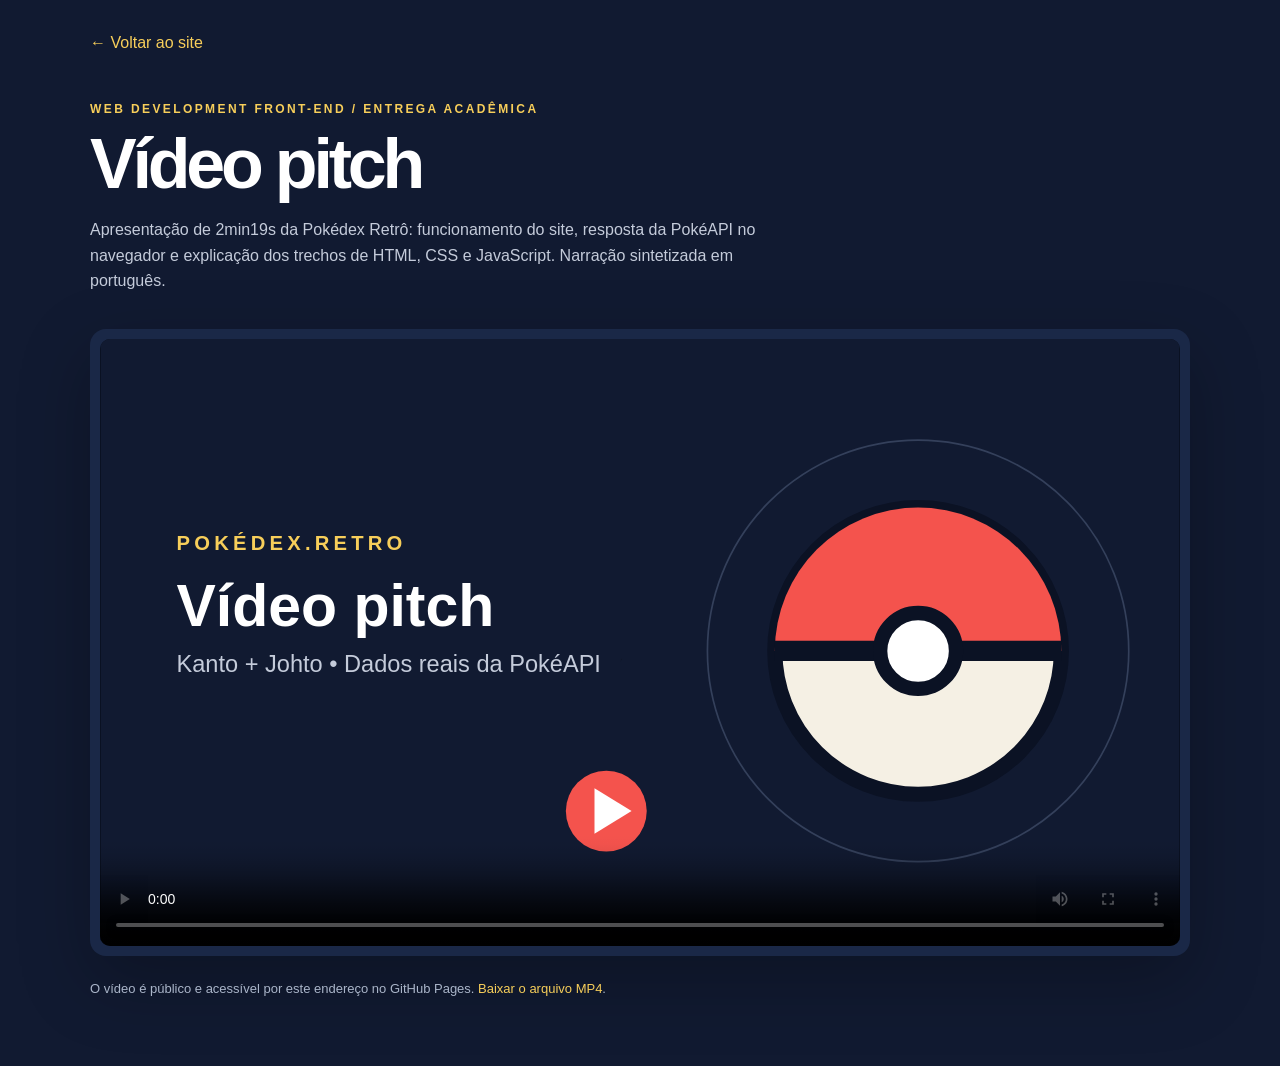
==== pitch.html @ c6ca4ed6 "Publish narrated pitch video" ====
<!doctype html>
<html lang="pt-BR">
  <head>
    <meta charset="UTF-8" />
    <meta name="viewport" content="width=device-width, initial-scale=1.0" />
    <meta name="theme-color" content="#111a31" />
    <title>Vídeo Pitch | Pokédex Retrô</title>
    <style>
      *{box-sizing:border-box}body{margin:0;background:#111a31;color:#fff;font-family:Arial,sans-serif}.wrap{width:min(1100px,calc(100% - 36px));margin:auto;padding:34px 0 70px}a{color:#f7ce5a;text-decoration:none}a:hover{text-decoration:underline}.eyebrow{font-size:12px;letter-spacing:.2em;color:#f7ce5a;font-weight:700;margin-top:50px}h1{font-size:clamp(40px,6vw,70px);line-height:1;margin:13px 0 18px;letter-spacing:-.06em}p{color:#c4cbda;line-height:1.6;max-width:700px}.frame{background:#1a2847;padding:10px;border-radius:16px;margin-top:35px;box-shadow:0 25px 70px rgba(0,0,0,.25)}video{display:block;width:100%;aspect-ratio:16/9;background:#080e1c;border-radius:10px}footer{margin-top:25px;color:#aab5c9;font-size:13px}
    </style>
  </head>
  <body><main class="wrap"><a href="./">← Voltar ao site</a><div class="eyebrow">WEB DEVELOPMENT FRONT-END / ENTREGA ACADÊMICA</div><h1>Vídeo pitch</h1><p>Apresentação de 2min19s da Pokédex Retrô: funcionamento do site, resposta da PokéAPI no navegador e explicação dos trechos de HTML, CSS e JavaScript. Narração sintetizada em português.</p><div class="frame"><video controls preload="metadata" poster="assets/video-poster.svg"><source src="assets/video-pitch-pokedex-retro.mp4" type="video/mp4" />Seu navegador não conseguiu reproduzir o vídeo. <a href="assets/video-pitch-pokedex-retro.mp4">Baixar MP4</a>.</video></div><footer>O vídeo é público e acessível por este endereço no GitHub Pages. <a href="assets/video-pitch-pokedex-retro.mp4">Baixar o arquivo MP4</a>.</footer></main></body>
</html>
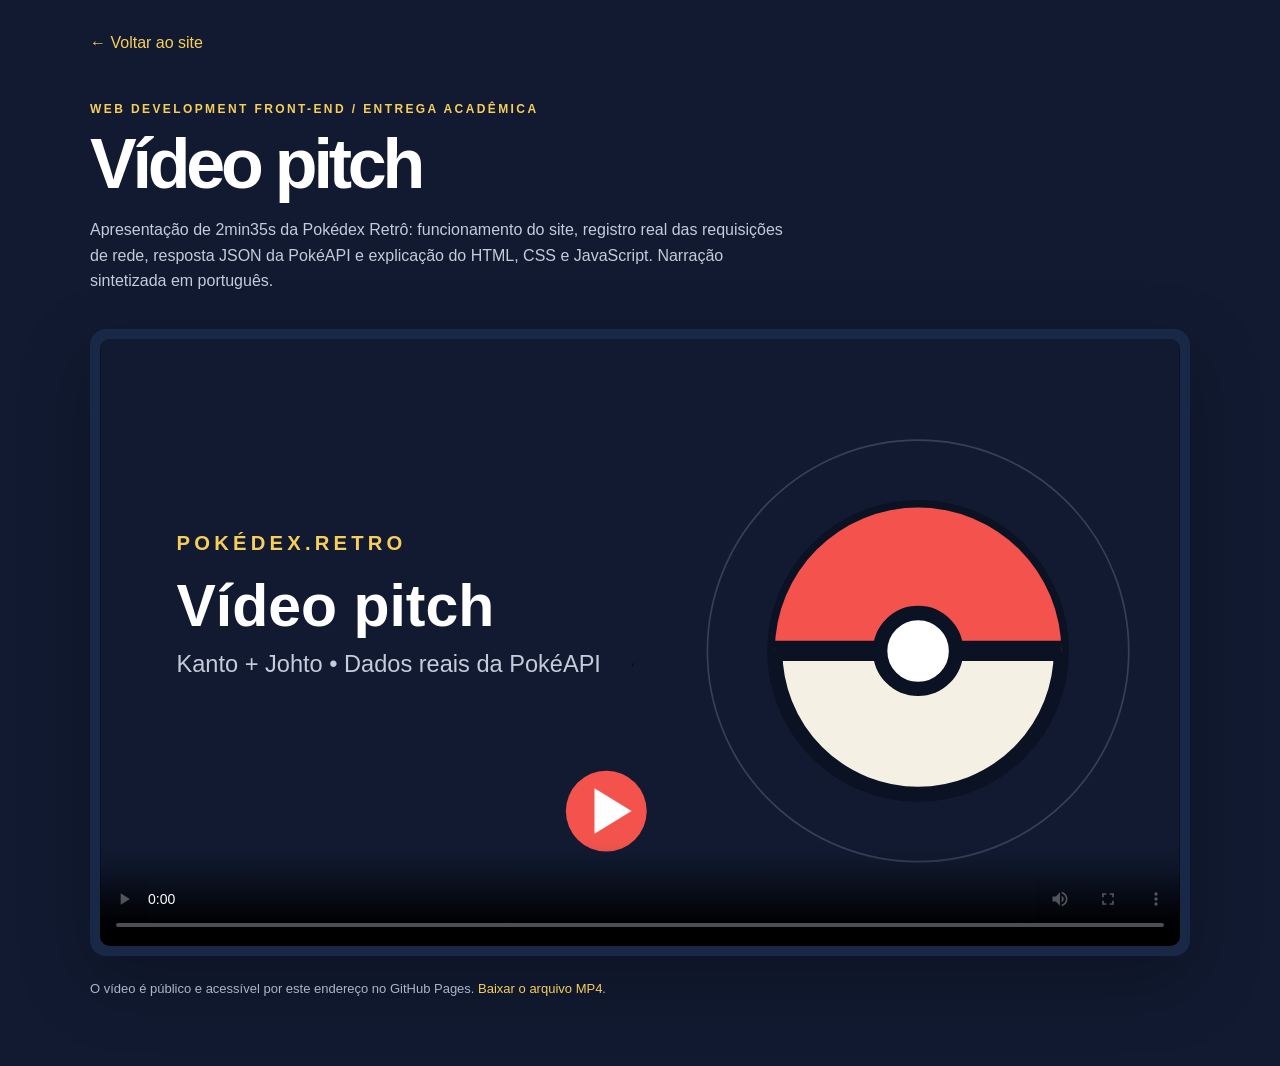
==== commit 649da16e: "Show real API network calls in pitch" ====
--- a/pitch.html
+++ b/pitch.html
@@ -9,5 +9,5 @@
       *{box-sizing:border-box}body{margin:0;background:#111a31;color:#fff;font-family:Arial,sans-serif}.wrap{width:min(1100px,calc(100% - 36px));margin:auto;padding:34px 0 70px}a{color:#f7ce5a;text-decoration:none}a:hover{text-decoration:underline}.eyebrow{font-size:12px;letter-spacing:.2em;color:#f7ce5a;font-weight:700;margin-top:50px}h1{font-size:clamp(40px,6vw,70px);line-height:1;margin:13px 0 18px;letter-spacing:-.06em}p{color:#c4cbda;line-height:1.6;max-width:700px}.frame{background:#1a2847;padding:10px;border-radius:16px;margin-top:35px;box-shadow:0 25px 70px rgba(0,0,0,.25)}video{display:block;width:100%;aspect-ratio:16/9;background:#080e1c;border-radius:10px}footer{margin-top:25px;color:#aab5c9;font-size:13px}
     </style>
   </head>
-  <body><main class="wrap"><a href="./">← Voltar ao site</a><div class="eyebrow">WEB DEVELOPMENT FRONT-END / ENTREGA ACADÊMICA</div><h1>Vídeo pitch</h1><p>Apresentação de 2min19s da Pokédex Retrô: funcionamento do site, resposta da PokéAPI no navegador e explicação dos trechos de HTML, CSS e JavaScript. Narração sintetizada em português.</p><div class="frame"><video controls preload="metadata" poster="assets/video-poster.svg"><source src="assets/video-pitch-pokedex-retro.mp4" type="video/mp4" />Seu navegador não conseguiu reproduzir o vídeo. <a href="assets/video-pitch-pokedex-retro.mp4">Baixar MP4</a>.</video></div><footer>O vídeo é público e acessível por este endereço no GitHub Pages. <a href="assets/video-pitch-pokedex-retro.mp4">Baixar o arquivo MP4</a>.</footer></main></body>
+  <body><main class="wrap"><a href="./">← Voltar ao site</a><div class="eyebrow">WEB DEVELOPMENT FRONT-END / ENTREGA ACADÊMICA</div><h1>Vídeo pitch</h1><p>Apresentação de 2min35s da Pokédex Retrô: funcionamento do site, registro real das requisições de rede, resposta JSON da PokéAPI e explicação do HTML, CSS e JavaScript. Narração sintetizada em português.</p><div class="frame"><video controls preload="metadata" poster="assets/video-poster.svg"><source src="assets/video-pitch-pokedex-retro.mp4" type="video/mp4" />Seu navegador não conseguiu reproduzir o vídeo. <a href="assets/video-pitch-pokedex-retro.mp4">Baixar MP4</a>.</video></div><footer>O vídeo é público e acessível por este endereço no GitHub Pages. <a href="assets/video-pitch-pokedex-retro.mp4">Baixar o arquivo MP4</a>.</footer></main></body>
 </html>
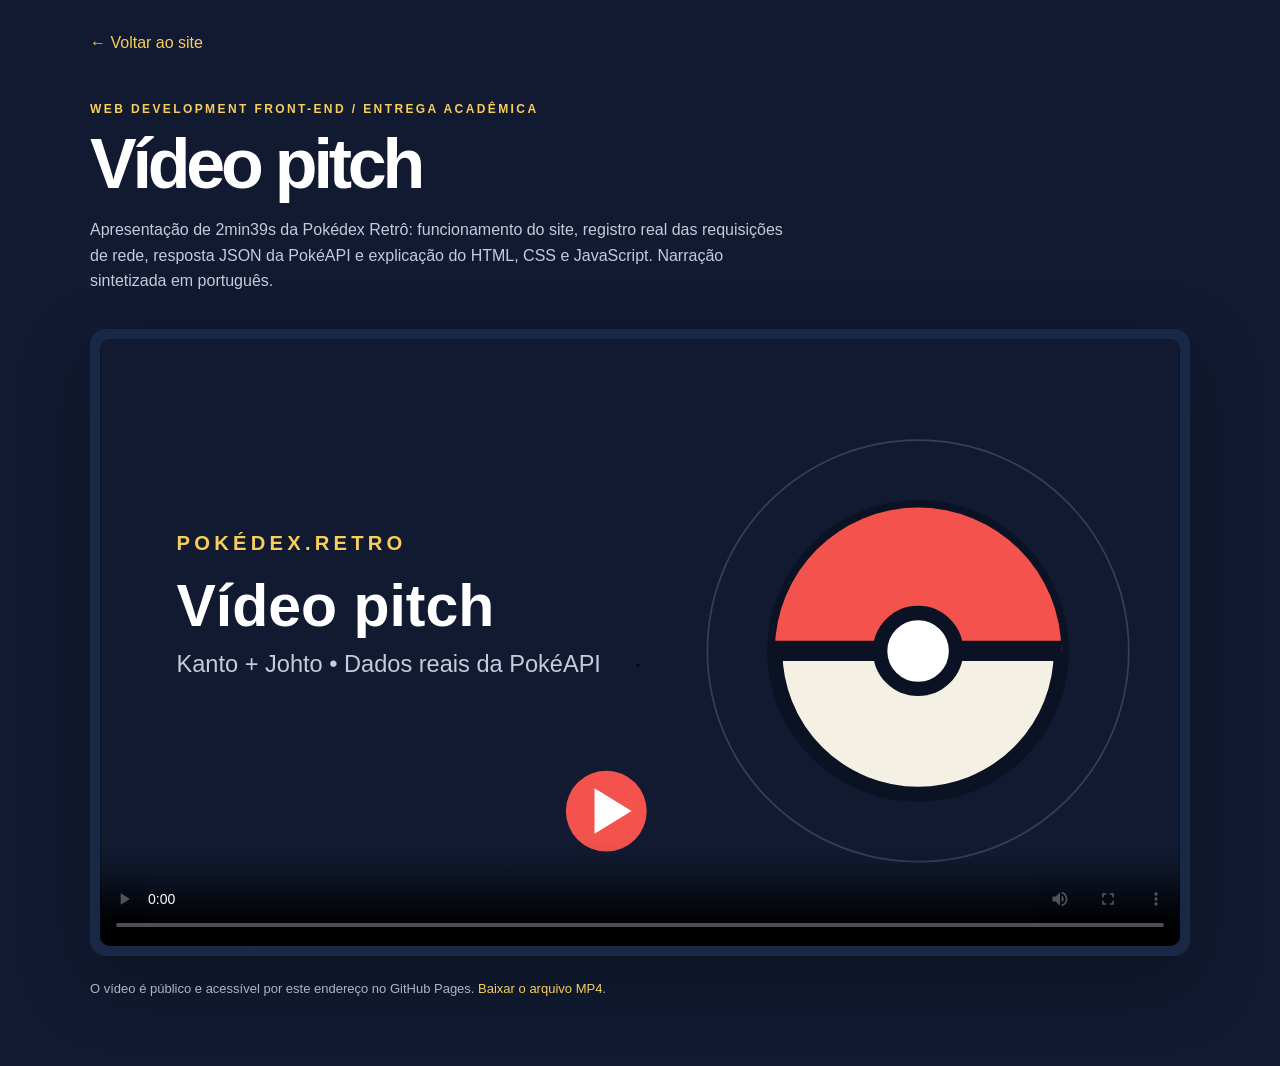
==== commit 1dd03c5b: "Synchronize pitch narration" ====
--- a/pitch.html
+++ b/pitch.html
@@ -9,5 +9,5 @@
       *{box-sizing:border-box}body{margin:0;background:#111a31;color:#fff;font-family:Arial,sans-serif}.wrap{width:min(1100px,calc(100% - 36px));margin:auto;padding:34px 0 70px}a{color:#f7ce5a;text-decoration:none}a:hover{text-decoration:underline}.eyebrow{font-size:12px;letter-spacing:.2em;color:#f7ce5a;font-weight:700;margin-top:50px}h1{font-size:clamp(40px,6vw,70px);line-height:1;margin:13px 0 18px;letter-spacing:-.06em}p{color:#c4cbda;line-height:1.6;max-width:700px}.frame{background:#1a2847;padding:10px;border-radius:16px;margin-top:35px;box-shadow:0 25px 70px rgba(0,0,0,.25)}video{display:block;width:100%;aspect-ratio:16/9;background:#080e1c;border-radius:10px}footer{margin-top:25px;color:#aab5c9;font-size:13px}
     </style>
   </head>
-  <body><main class="wrap"><a href="./">← Voltar ao site</a><div class="eyebrow">WEB DEVELOPMENT FRONT-END / ENTREGA ACADÊMICA</div><h1>Vídeo pitch</h1><p>Apresentação de 2min35s da Pokédex Retrô: funcionamento do site, registro real das requisições de rede, resposta JSON da PokéAPI e explicação do HTML, CSS e JavaScript. Narração sintetizada em português.</p><div class="frame"><video controls preload="metadata" poster="assets/video-poster.svg"><source src="assets/video-pitch-pokedex-retro.mp4" type="video/mp4" />Seu navegador não conseguiu reproduzir o vídeo. <a href="assets/video-pitch-pokedex-retro.mp4">Baixar MP4</a>.</video></div><footer>O vídeo é público e acessível por este endereço no GitHub Pages. <a href="assets/video-pitch-pokedex-retro.mp4">Baixar o arquivo MP4</a>.</footer></main></body>
+  <body><main class="wrap"><a href="./">← Voltar ao site</a><div class="eyebrow">WEB DEVELOPMENT FRONT-END / ENTREGA ACADÊMICA</div><h1>Vídeo pitch</h1><p>Apresentação de 2min39s da Pokédex Retrô: funcionamento do site, registro real das requisições de rede, resposta JSON da PokéAPI e explicação do HTML, CSS e JavaScript. Narração sintetizada em português.</p><div class="frame"><video controls preload="metadata" poster="assets/video-poster.svg"><source src="assets/video-pitch-pokedex-retro.mp4" type="video/mp4" />Seu navegador não conseguiu reproduzir o vídeo. <a href="assets/video-pitch-pokedex-retro.mp4">Baixar MP4</a>.</video></div><footer>O vídeo é público e acessível por este endereço no GitHub Pages. <a href="assets/video-pitch-pokedex-retro.mp4">Baixar o arquivo MP4</a>.</footer></main></body>
 </html>
